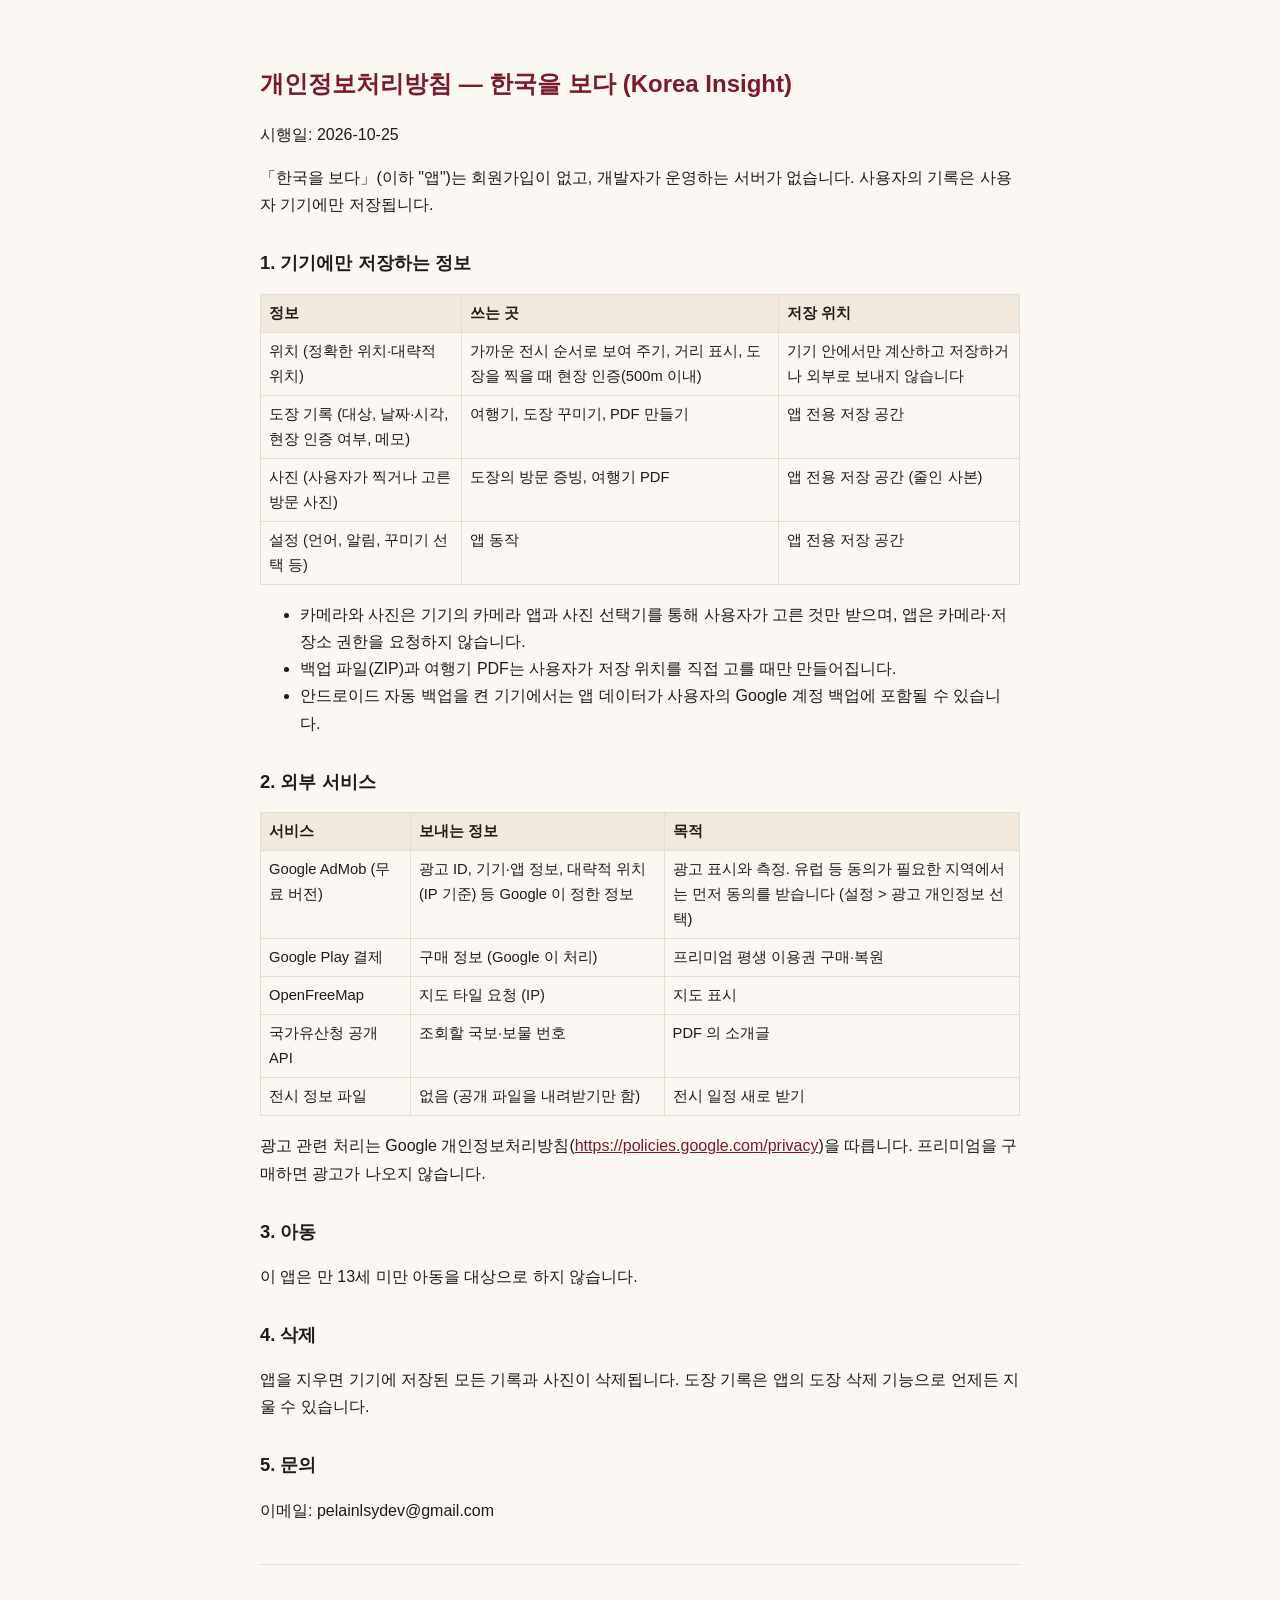
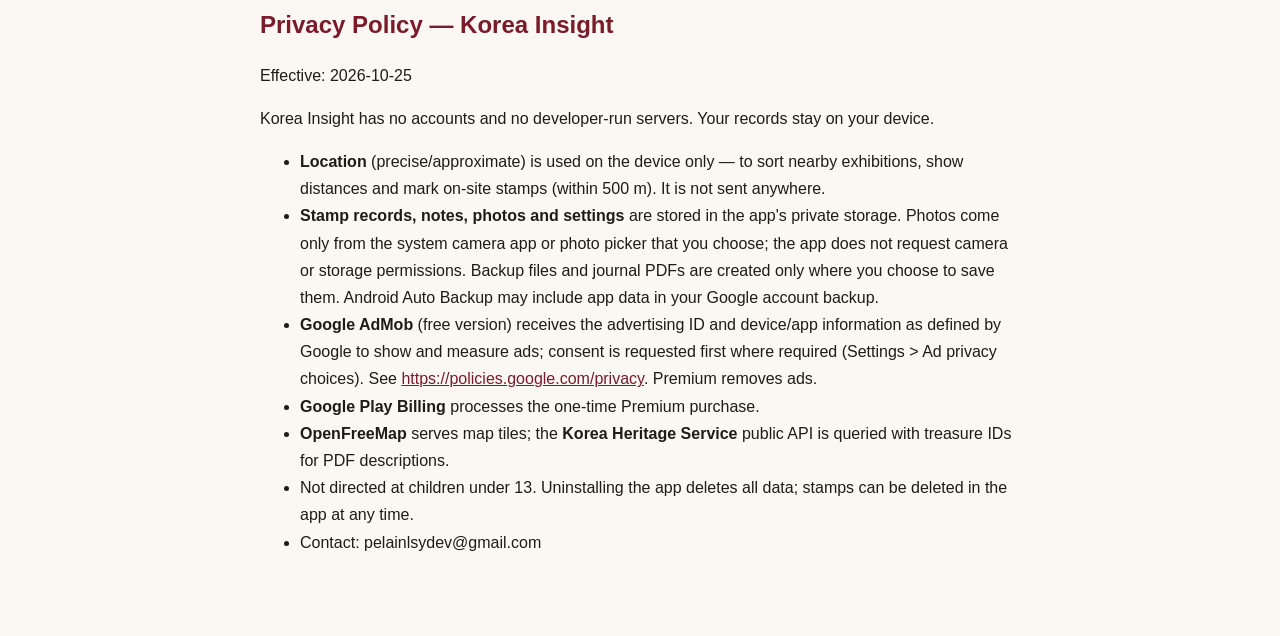
==== site/privacy.html @ c197cd74 "전시 피드를 매일 만들어 Pages 로 내보내기 Co-Authored-By: Claude Opus 5.5 <noreply@anthropic.com>" ====
<!doctype html>
<html lang="ko"><head><meta charset="utf-8"><meta name="viewport" content="width=device-width, initial-scale=1">
<title>개인정보처리방침 · 한국을 보다 (Korea Insight)</title>
<style>
:root{--ink:#1f1b16;--sub:#5c544a;--line:#e6ddd0;--bg:#fbf8f3;--accent:#7a1a2a}
body{margin:0;background:var(--bg);color:var(--ink);font:16px/1.7 -apple-system,BlinkMacSystemFont,"Apple SD Gothic Neo","Noto Sans KR",sans-serif}
main{max-width:760px;margin:0 auto;padding:32px 16px 64px}
h1{font-size:1.5rem;color:var(--accent);margin-top:2rem} h2{font-size:1.15rem;margin-top:1.8rem}
table{width:100%;border-collapse:collapse;font-size:.92rem;margin:.6rem 0} th,td{border:1px solid var(--line);padding:6px 8px;text-align:left;vertical-align:top}
th{background:#f1e9dd} code{background:#f1e9dd;padding:1px 4px;border-radius:4px} hr{border:0;border-top:1px solid var(--line);margin:2.5rem 0}
a{color:var(--accent)} @media (max-width:600px){table{display:block;overflow-x:auto}}
</style></head><body><main>
<h1>개인정보처리방침 — 한국을 보다 (Korea Insight)</h1>
<p>시행일: 2026-10-25</p>
<p>「한국을 보다」(이하 &quot;앱&quot;)는 회원가입이 없고, 개발자가 운영하는 서버가 없습니다. 사용자의 기록은 사용자 기기에만 저장됩니다.</p>
<h2>1. 기기에만 저장하는 정보</h2>
<table><thead><tr><th>정보</th><th>쓰는 곳</th><th>저장 위치</th></tr></thead><tbody><tr><td>위치 (정확한 위치·대략적 위치)</td><td>가까운 전시 순서로 보여 주기, 거리 표시, 도장을 찍을 때 현장 인증(500m 이내)</td><td>기기 안에서만 계산하고 저장하거나 외부로 보내지 않습니다</td></tr><tr><td>도장 기록 (대상, 날짜·시각, 현장 인증 여부, 메모)</td><td>여행기, 도장 꾸미기, PDF 만들기</td><td>앱 전용 저장 공간</td></tr><tr><td>사진 (사용자가 찍거나 고른 방문 사진)</td><td>도장의 방문 증빙, 여행기 PDF</td><td>앱 전용 저장 공간 (줄인 사본)</td></tr><tr><td>설정 (언어, 알림, 꾸미기 선택 등)</td><td>앱 동작</td><td>앱 전용 저장 공간</td></tr></tbody></table>
<ul>
<li>카메라와 사진은 기기의 카메라 앱과 사진 선택기를 통해 사용자가 고른 것만 받으며, 앱은 카메라·저장소 권한을 요청하지 않습니다.</li>
<li>백업 파일(ZIP)과 여행기 PDF는 사용자가 저장 위치를 직접 고를 때만 만들어집니다.</li>
<li>안드로이드 자동 백업을 켠 기기에서는 앱 데이터가 사용자의 Google 계정 백업에 포함될 수 있습니다.</li>
</ul>
<h2>2. 외부 서비스</h2>
<table><thead><tr><th>서비스</th><th>보내는 정보</th><th>목적</th></tr></thead><tbody><tr><td>Google AdMob (무료 버전)</td><td>광고 ID, 기기·앱 정보, 대략적 위치(IP 기준) 등 Google 이 정한 정보</td><td>광고 표시와 측정. 유럽 등 동의가 필요한 지역에서는 먼저 동의를 받습니다 (설정 &gt; 광고 개인정보 선택)</td></tr><tr><td>Google Play 결제</td><td>구매 정보 (Google 이 처리)</td><td>프리미엄 평생 이용권 구매·복원</td></tr><tr><td>OpenFreeMap</td><td>지도 타일 요청 (IP)</td><td>지도 표시</td></tr><tr><td>국가유산청 공개 API</td><td>조회할 국보·보물 번호</td><td>PDF 의 소개글</td></tr><tr><td>전시 정보 파일</td><td>없음 (공개 파일을 내려받기만 함)</td><td>전시 일정 새로 받기</td></tr></tbody></table>
<p>광고 관련 처리는 Google 개인정보처리방침(<a href="https://policies.google.com/privacy">https://policies.google.com/privacy</a>)을 따릅니다. 프리미엄을 구매하면 광고가 나오지 않습니다.</p>
<h2>3. 아동</h2>
<p>이 앱은 만 13세 미만 아동을 대상으로 하지 않습니다.</p>
<h2>4. 삭제</h2>
<p>앱을 지우면 기기에 저장된 모든 기록과 사진이 삭제됩니다. 도장 기록은 앱의 도장 삭제 기능으로 언제든 지울 수 있습니다.</p>
<h2>5. 문의</h2>
<p>이메일: pelainlsydev@gmail.com</p>
<hr>
<h1>Privacy Policy — Korea Insight</h1>
<p>Effective: 2026-10-25</p>
<p>Korea Insight has no accounts and no developer-run servers. Your records stay on your device.</p>
<ul>
<li><strong>Location</strong> (precise/approximate) is used on the device only — to sort nearby exhibitions, show distances and mark on-site stamps (within 500 m). It is not sent anywhere.</li>
<li><strong>Stamp records, notes, photos and settings</strong> are stored in the app&#x27;s private storage. Photos come only from the system camera app or photo picker that you choose; the app does not request camera or storage permissions. Backup files and journal PDFs are created only where you choose to save them. Android Auto Backup may include app data in your Google account backup.</li>
<li><strong>Google AdMob</strong> (free version) receives the advertising ID and device/app information as defined by Google to show and measure ads; consent is requested first where required (Settings &gt; Ad privacy choices). See <a href="https://policies.google.com/privacy">https://policies.google.com/privacy</a>. Premium removes ads.</li>
<li><strong>Google Play Billing</strong> processes the one-time Premium purchase.</li>
<li><strong>OpenFreeMap</strong> serves map tiles; the <strong>Korea Heritage Service</strong> public API is queried with treasure IDs for PDF descriptions.</li>
<li>Not directed at children under 13. Uninstalling the app deletes all data; stamps can be deleted in the app at any time.</li>
<li>Contact: pelainlsydev@gmail.com</li>
</ul>
</main></body></html>
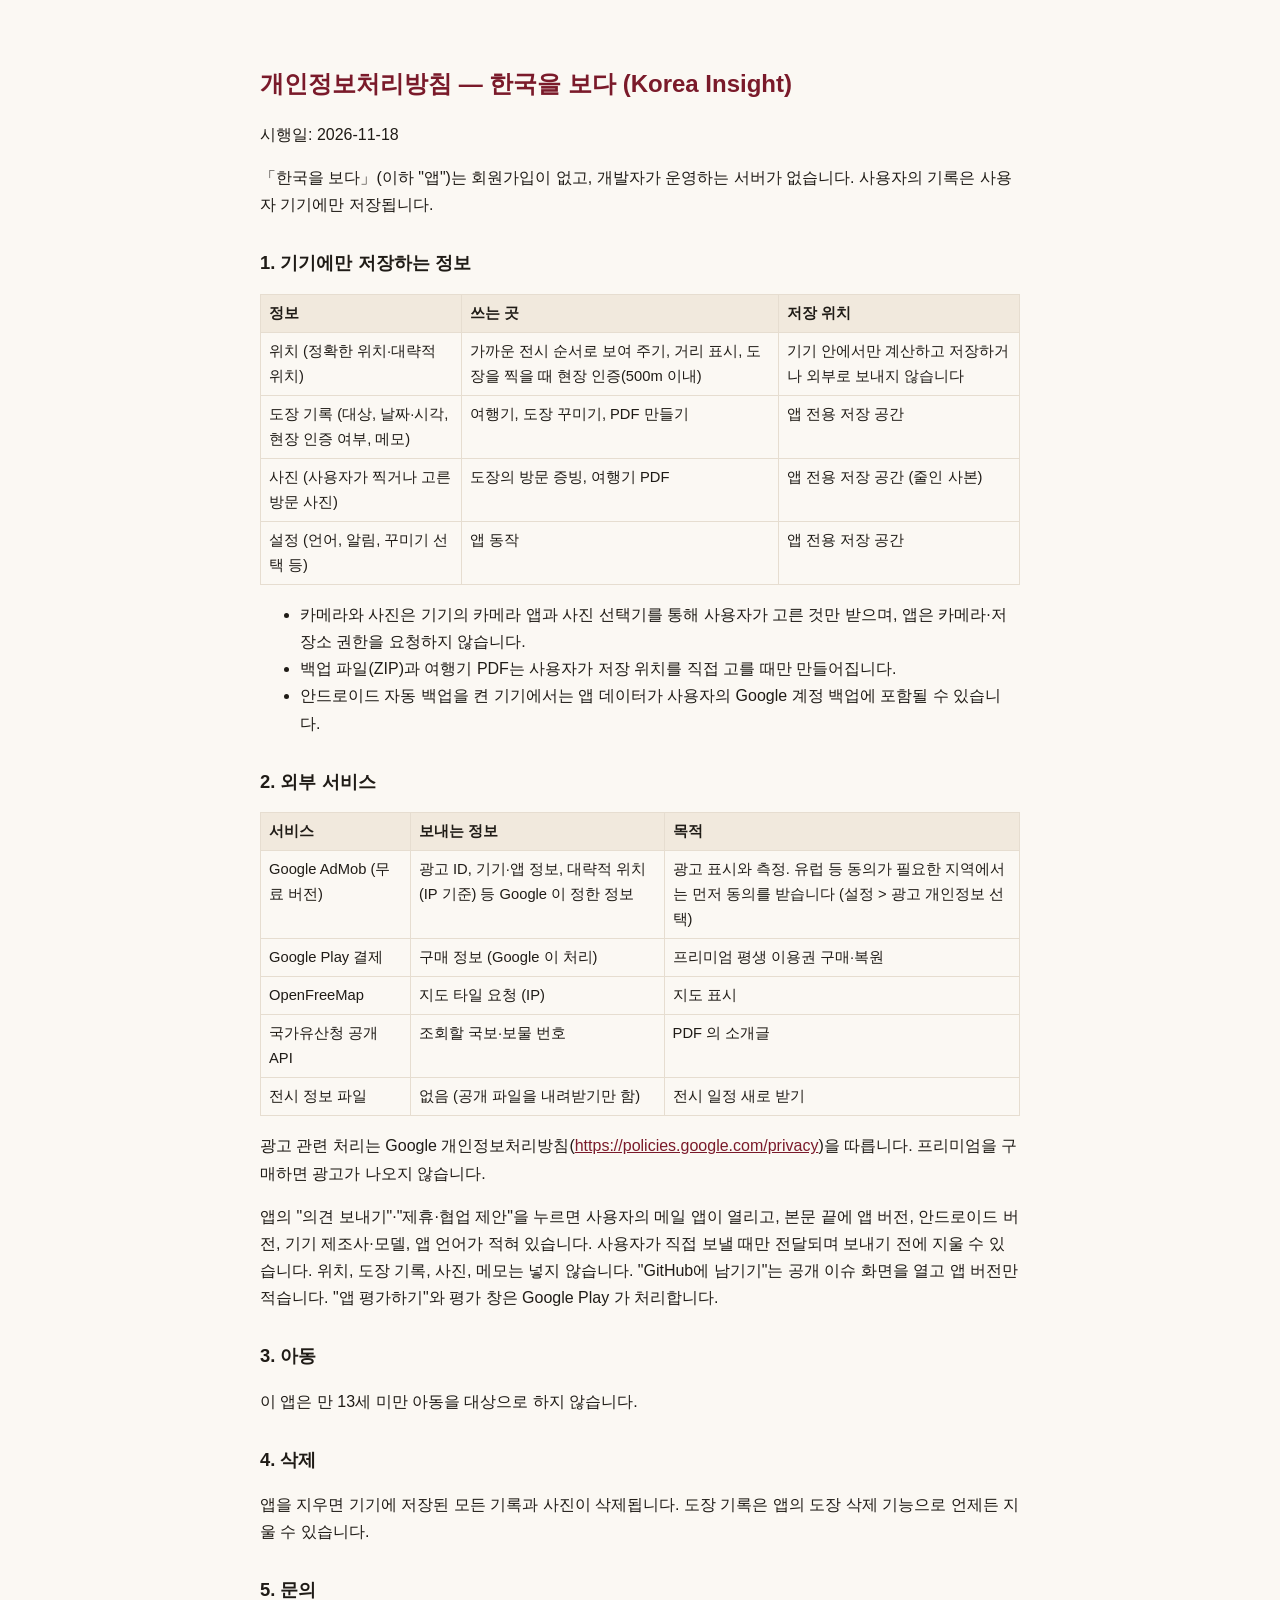
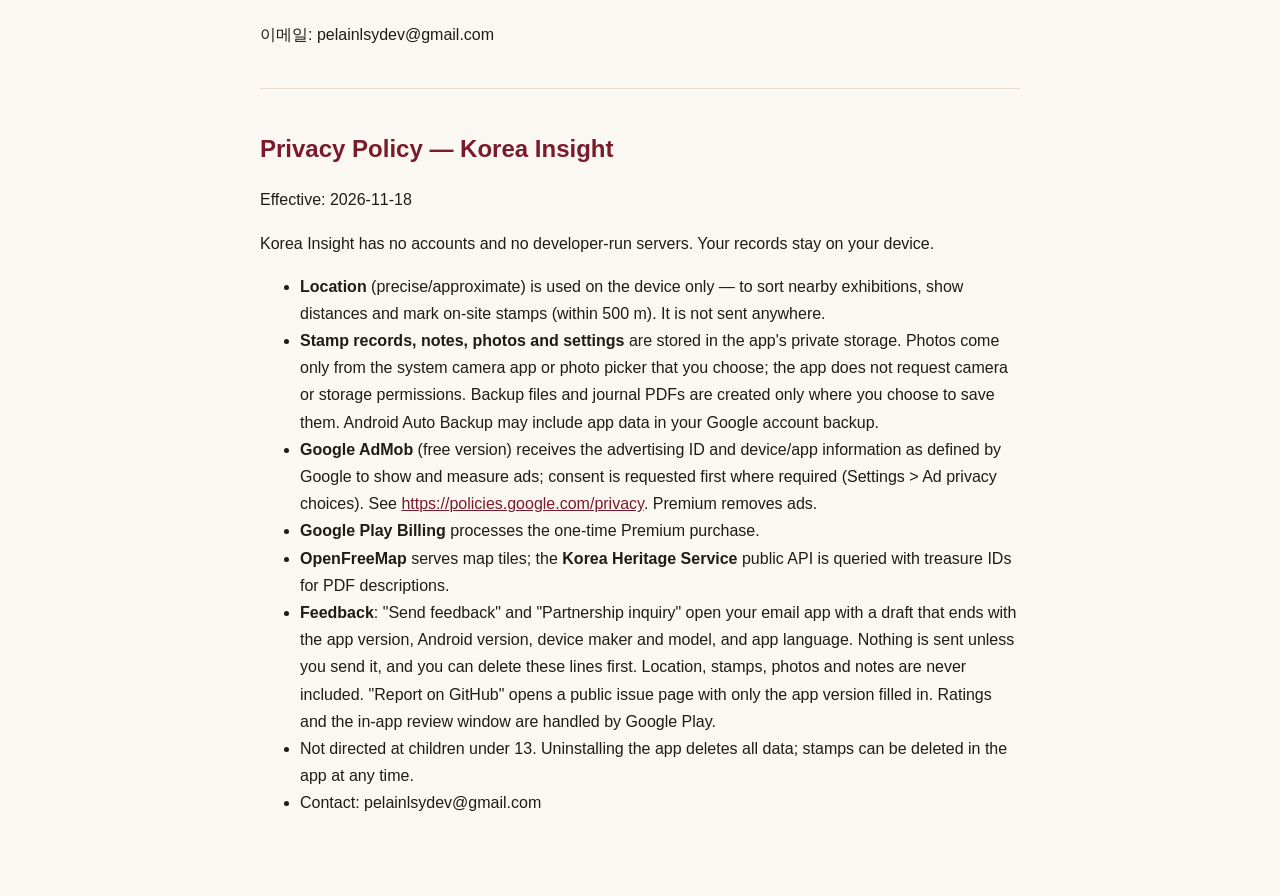
==== commit 55b9040e: "개인정보처리방침: 의견 보내기·제휴 메일과 GitHub 이슈 안내 추가 Co-Authored-By: Claude Opus 5.5 <noreply@anthropic.com>" ====
--- a/site/privacy.html
+++ b/site/privacy.html
@@ -11,7 +11,7 @@
 a{color:var(--accent)} @media (max-width:600px){table{display:block;overflow-x:auto}}
 </style></head><body><main>
 <h1>개인정보처리방침 — 한국을 보다 (Korea Insight)</h1>
-<p>시행일: 2026-10-25</p>
+<p>시행일: 2026-11-18</p>
 <p>「한국을 보다」(이하 &quot;앱&quot;)는 회원가입이 없고, 개발자가 운영하는 서버가 없습니다. 사용자의 기록은 사용자 기기에만 저장됩니다.</p>
 <h2>1. 기기에만 저장하는 정보</h2>
 <table><thead><tr><th>정보</th><th>쓰는 곳</th><th>저장 위치</th></tr></thead><tbody><tr><td>위치 (정확한 위치·대략적 위치)</td><td>가까운 전시 순서로 보여 주기, 거리 표시, 도장을 찍을 때 현장 인증(500m 이내)</td><td>기기 안에서만 계산하고 저장하거나 외부로 보내지 않습니다</td></tr><tr><td>도장 기록 (대상, 날짜·시각, 현장 인증 여부, 메모)</td><td>여행기, 도장 꾸미기, PDF 만들기</td><td>앱 전용 저장 공간</td></tr><tr><td>사진 (사용자가 찍거나 고른 방문 사진)</td><td>도장의 방문 증빙, 여행기 PDF</td><td>앱 전용 저장 공간 (줄인 사본)</td></tr><tr><td>설정 (언어, 알림, 꾸미기 선택 등)</td><td>앱 동작</td><td>앱 전용 저장 공간</td></tr></tbody></table>
@@ -23,6 +23,7 @@
 <h2>2. 외부 서비스</h2>
 <table><thead><tr><th>서비스</th><th>보내는 정보</th><th>목적</th></tr></thead><tbody><tr><td>Google AdMob (무료 버전)</td><td>광고 ID, 기기·앱 정보, 대략적 위치(IP 기준) 등 Google 이 정한 정보</td><td>광고 표시와 측정. 유럽 등 동의가 필요한 지역에서는 먼저 동의를 받습니다 (설정 &gt; 광고 개인정보 선택)</td></tr><tr><td>Google Play 결제</td><td>구매 정보 (Google 이 처리)</td><td>프리미엄 평생 이용권 구매·복원</td></tr><tr><td>OpenFreeMap</td><td>지도 타일 요청 (IP)</td><td>지도 표시</td></tr><tr><td>국가유산청 공개 API</td><td>조회할 국보·보물 번호</td><td>PDF 의 소개글</td></tr><tr><td>전시 정보 파일</td><td>없음 (공개 파일을 내려받기만 함)</td><td>전시 일정 새로 받기</td></tr></tbody></table>
 <p>광고 관련 처리는 Google 개인정보처리방침(<a href="https://policies.google.com/privacy">https://policies.google.com/privacy</a>)을 따릅니다. 프리미엄을 구매하면 광고가 나오지 않습니다.</p>
+<p>앱의 "의견 보내기"·"제휴·협업 제안"을 누르면 사용자의 메일 앱이 열리고, 본문 끝에 앱 버전, 안드로이드 버전, 기기 제조사·모델, 앱 언어가 적혀 있습니다. 사용자가 직접 보낼 때만 전달되며 보내기 전에 지울 수 있습니다. 위치, 도장 기록, 사진, 메모는 넣지 않습니다. "GitHub에 남기기"는 공개 이슈 화면을 열고 앱 버전만 적습니다. "앱 평가하기"와 평가 창은 Google Play 가 처리합니다.</p>
 <h2>3. 아동</h2>
 <p>이 앱은 만 13세 미만 아동을 대상으로 하지 않습니다.</p>
 <h2>4. 삭제</h2>
@@ -31,7 +32,7 @@
 <p>이메일: pelainlsydev@gmail.com</p>
 <hr>
 <h1>Privacy Policy — Korea Insight</h1>
-<p>Effective: 2026-10-25</p>
+<p>Effective: 2026-11-18</p>
 <p>Korea Insight has no accounts and no developer-run servers. Your records stay on your device.</p>
 <ul>
 <li><strong>Location</strong> (precise/approximate) is used on the device only — to sort nearby exhibitions, show distances and mark on-site stamps (within 500 m). It is not sent anywhere.</li>
@@ -39,6 +40,7 @@
 <li><strong>Google AdMob</strong> (free version) receives the advertising ID and device/app information as defined by Google to show and measure ads; consent is requested first where required (Settings &gt; Ad privacy choices). See <a href="https://policies.google.com/privacy">https://policies.google.com/privacy</a>. Premium removes ads.</li>
 <li><strong>Google Play Billing</strong> processes the one-time Premium purchase.</li>
 <li><strong>OpenFreeMap</strong> serves map tiles; the <strong>Korea Heritage Service</strong> public API is queried with treasure IDs for PDF descriptions.</li>
+<li><strong>Feedback</strong>: "Send feedback" and "Partnership inquiry" open your email app with a draft that ends with the app version, Android version, device maker and model, and app language. Nothing is sent unless you send it, and you can delete these lines first. Location, stamps, photos and notes are never included. "Report on GitHub" opens a public issue page with only the app version filled in. Ratings and the in-app review window are handled by Google Play.</li>
 <li>Not directed at children under 13. Uninstalling the app deletes all data; stamps can be deleted in the app at any time.</li>
 <li>Contact: pelainlsydev@gmail.com</li>
 </ul>
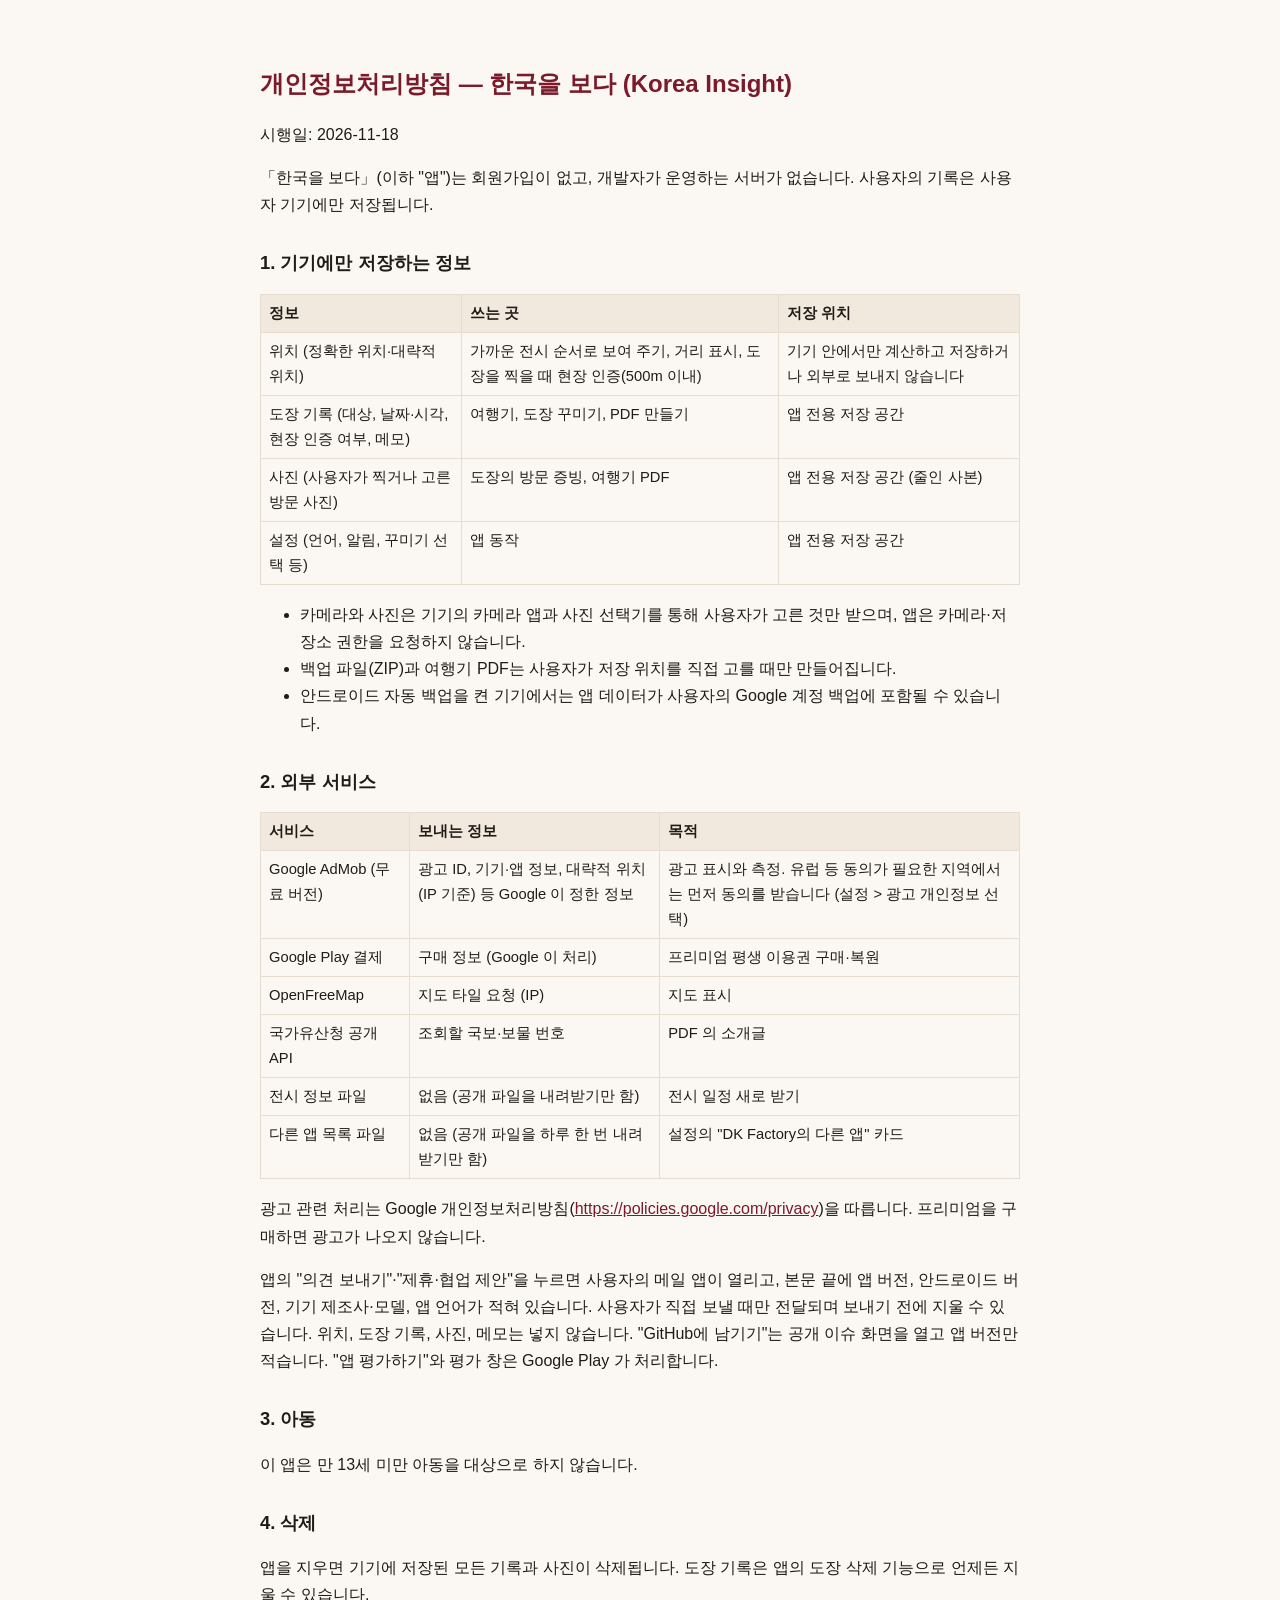
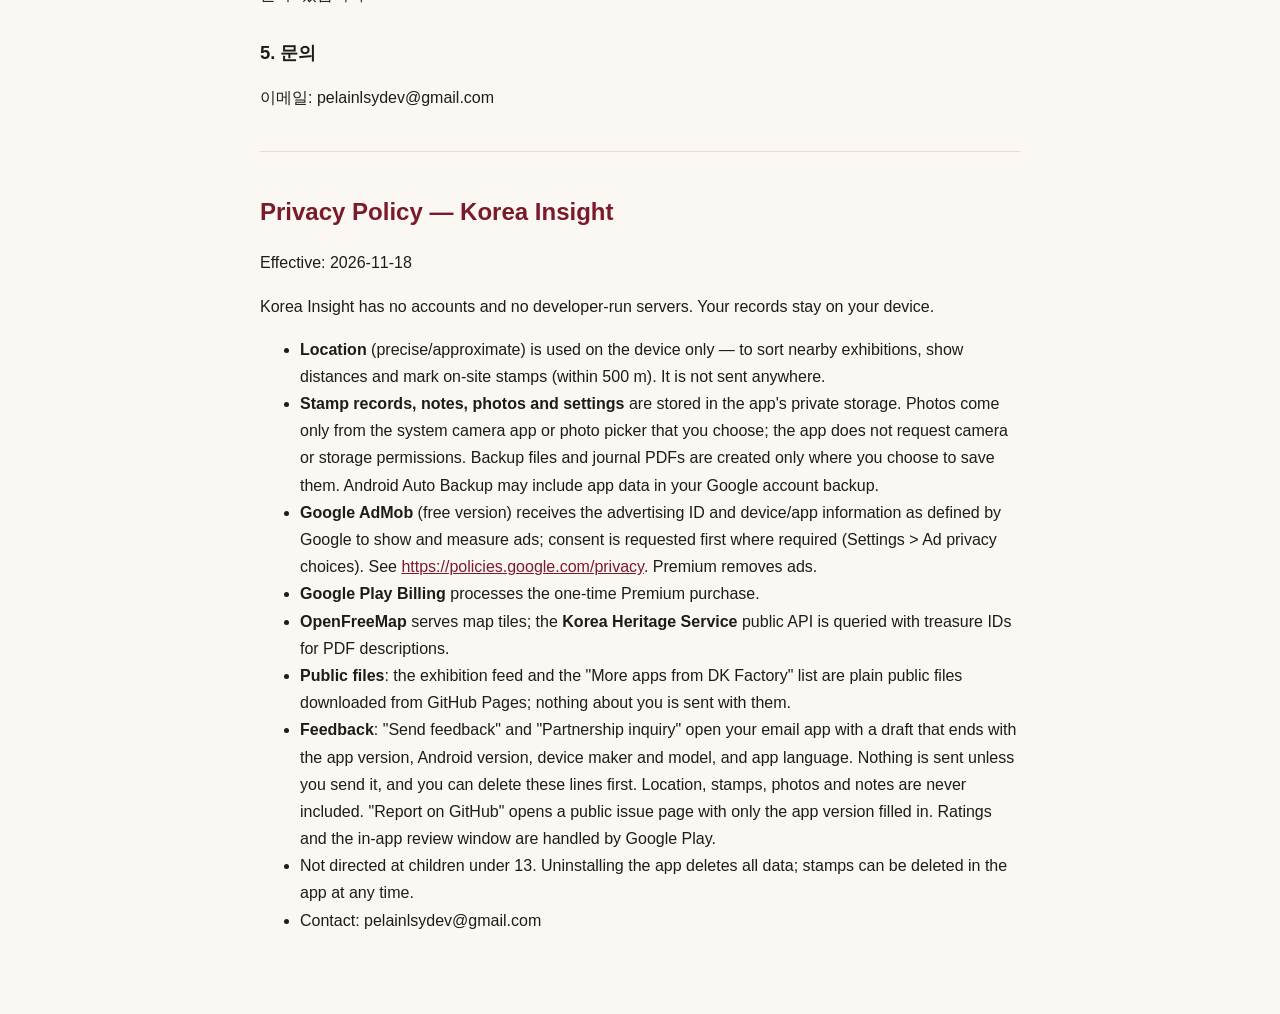
==== commit d9e406f0: "다른 앱 목록 apps.json 과 아이콘, 개인정보처리방침에 목록 파일 안내 Co-Authored-By: Claude Opus 5.5 <noreply@anthropic.com>" ====
--- a/site/privacy.html
+++ b/site/privacy.html
@@ -21,7 +21,7 @@
 <li>안드로이드 자동 백업을 켠 기기에서는 앱 데이터가 사용자의 Google 계정 백업에 포함될 수 있습니다.</li>
 </ul>
 <h2>2. 외부 서비스</h2>
-<table><thead><tr><th>서비스</th><th>보내는 정보</th><th>목적</th></tr></thead><tbody><tr><td>Google AdMob (무료 버전)</td><td>광고 ID, 기기·앱 정보, 대략적 위치(IP 기준) 등 Google 이 정한 정보</td><td>광고 표시와 측정. 유럽 등 동의가 필요한 지역에서는 먼저 동의를 받습니다 (설정 &gt; 광고 개인정보 선택)</td></tr><tr><td>Google Play 결제</td><td>구매 정보 (Google 이 처리)</td><td>프리미엄 평생 이용권 구매·복원</td></tr><tr><td>OpenFreeMap</td><td>지도 타일 요청 (IP)</td><td>지도 표시</td></tr><tr><td>국가유산청 공개 API</td><td>조회할 국보·보물 번호</td><td>PDF 의 소개글</td></tr><tr><td>전시 정보 파일</td><td>없음 (공개 파일을 내려받기만 함)</td><td>전시 일정 새로 받기</td></tr></tbody></table>
+<table><thead><tr><th>서비스</th><th>보내는 정보</th><th>목적</th></tr></thead><tbody><tr><td>Google AdMob (무료 버전)</td><td>광고 ID, 기기·앱 정보, 대략적 위치(IP 기준) 등 Google 이 정한 정보</td><td>광고 표시와 측정. 유럽 등 동의가 필요한 지역에서는 먼저 동의를 받습니다 (설정 &gt; 광고 개인정보 선택)</td></tr><tr><td>Google Play 결제</td><td>구매 정보 (Google 이 처리)</td><td>프리미엄 평생 이용권 구매·복원</td></tr><tr><td>OpenFreeMap</td><td>지도 타일 요청 (IP)</td><td>지도 표시</td></tr><tr><td>국가유산청 공개 API</td><td>조회할 국보·보물 번호</td><td>PDF 의 소개글</td></tr><tr><td>전시 정보 파일</td><td>없음 (공개 파일을 내려받기만 함)</td><td>전시 일정 새로 받기</td></tr><tr><td>다른 앱 목록 파일</td><td>없음 (공개 파일을 하루 한 번 내려받기만 함)</td><td>설정의 "DK Factory의 다른 앱" 카드</td></tr></tbody></table>
 <p>광고 관련 처리는 Google 개인정보처리방침(<a href="https://policies.google.com/privacy">https://policies.google.com/privacy</a>)을 따릅니다. 프리미엄을 구매하면 광고가 나오지 않습니다.</p>
 <p>앱의 "의견 보내기"·"제휴·협업 제안"을 누르면 사용자의 메일 앱이 열리고, 본문 끝에 앱 버전, 안드로이드 버전, 기기 제조사·모델, 앱 언어가 적혀 있습니다. 사용자가 직접 보낼 때만 전달되며 보내기 전에 지울 수 있습니다. 위치, 도장 기록, 사진, 메모는 넣지 않습니다. "GitHub에 남기기"는 공개 이슈 화면을 열고 앱 버전만 적습니다. "앱 평가하기"와 평가 창은 Google Play 가 처리합니다.</p>
 <h2>3. 아동</h2>
@@ -40,6 +40,7 @@
 <li><strong>Google AdMob</strong> (free version) receives the advertising ID and device/app information as defined by Google to show and measure ads; consent is requested first where required (Settings &gt; Ad privacy choices). See <a href="https://policies.google.com/privacy">https://policies.google.com/privacy</a>. Premium removes ads.</li>
 <li><strong>Google Play Billing</strong> processes the one-time Premium purchase.</li>
 <li><strong>OpenFreeMap</strong> serves map tiles; the <strong>Korea Heritage Service</strong> public API is queried with treasure IDs for PDF descriptions.</li>
+<li><strong>Public files</strong>: the exhibition feed and the "More apps from DK Factory" list are plain public files downloaded from GitHub Pages; nothing about you is sent with them.</li>
 <li><strong>Feedback</strong>: "Send feedback" and "Partnership inquiry" open your email app with a draft that ends with the app version, Android version, device maker and model, and app language. Nothing is sent unless you send it, and you can delete these lines first. Location, stamps, photos and notes are never included. "Report on GitHub" opens a public issue page with only the app version filled in. Ratings and the in-app review window are handled by Google Play.</li>
 <li>Not directed at children under 13. Uninstalling the app deletes all data; stamps can be deleted in the app at any time.</li>
 <li>Contact: pelainlsydev@gmail.com</li>
